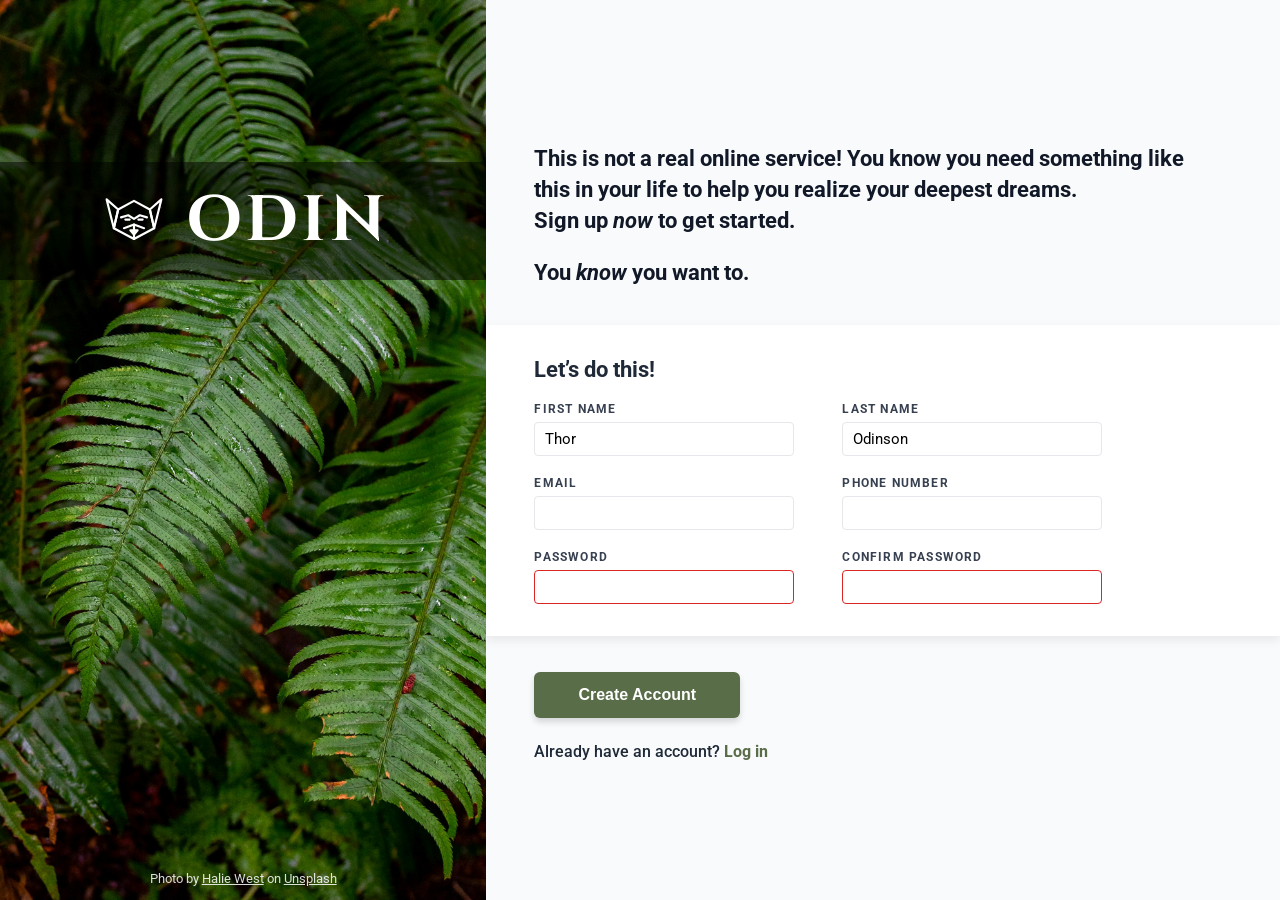
==== odin-sign-up/index.html @ 32f4a499 "odin sign-up page" ====
<!DOCTYPE html>
<html lang="en">
<head>
  <meta charset="UTF-8" />
  <meta name="viewport" content="width=device-width, initial-scale=1.0" />
  <title>Sign-up Form</title>
  <link rel="stylesheet" href="style.css" />
  <link rel="preconnect" href="https://fonts.googleapis.com">
  <link rel="preconnect" href="https://fonts.gstatic.com" crossorigin>
  <link href="https://fonts.googleapis.com/css2?family=Roboto:ital,wght@0,400;0,500;0,700;1,400&display=swap" rel="stylesheet">
</head>
<body>
  <div class="container">
    
    <!-- Left Hero / Sidebar Section -->
    <aside class="sidebar">
      <div class="logo-banner">
        <!-- SVG Odin Viking Logo -->
        <svg class="odin-logo-icon" viewBox="0 0 100 100" fill="none" stroke="white" stroke-width="3" stroke-linecap="round" stroke-linejoin="round">
          <!-- Helmet Horns and Outline -->
          <polygon points="12,20 28,34 22,60 12,20" />
          <polygon points="88,20 72,34 78,60 88,20" />
          <polygon points="28,34 50,22 72,34 78,60 50,75 22,60" />
          <!-- Eye Mask & Details -->
          <polyline points="32,45 42,42 50,47 58,42 68,45" />
          <polyline points="36,60 50,55 64,60" />
          <line x1="50" y1="55" x2="50" y2="75" />
          <polygon points="45,63 55,63 50,69" />
          <line x1="38" y1="48" x2="44" y2="48" />
          <line x1="56" y1="48" x2="62" y2="48" />
        </svg>
        <span class="logo-text">ODIN</span>
      </div>

      <div class="photo-credit">
        Photo by <a href="https://unsplash.com/@haliewestphoto" target="_blank" rel="noopener noreferrer">Halie West</a> on <a href="https://unsplash.com" target="_blank" rel="noopener noreferrer">Unsplash</a>
      </div>
    </aside>

    <!-- Right Form Section -->
    <main class="content-section">
      
      <!-- Top Callout Text -->
      <section class="intro-section">
        <p class="intro-heading">
          This is not a real online service! You know you need something like this in your life to help you realize your deepest dreams.<br />
          Sign up <em>now</em> to get started.
        </p>
        <p class="intro-subtext">You <em>know</em> you want to.</p>
      </section>

      <!-- Main Form Area -->
      <form action="#" method="post" id="signup-form">
        <div class="form-container">
          <h2>Let’s do this!</h2>
          
          <div class="form-grid">
            <div class="form-group">
              <label for="first_name">FIRST NAME</label>
              <input type="text" id="first_name" name="first_name" value="Thor" required />
            </div>

            <div class="form-group">
              <label for="last_name">LAST NAME</label>
              <input type="text" id="last_name" name="last_name" value="Odinson" required />
            </div>

            <div class="form-group">
              <label for="email">EMAIL</label>
              <input type="email" id="email" name="email" required />
            </div>

            <div class="form-group">
              <label for="phone">PHONE NUMBER</label>
              <input type="tel" id="phone" name="phone" />
            </div>

            <div class="form-group">
              <label for="password">PASSWORD</label>
              <input type="password" id="password" name="password" required />
            </div>

            <div class="form-group">
              <label for="confirm_password">CONFIRM PASSWORD</label>
              <input type="password" id="confirm_password" name="confirm_password" required />
            </div>
          </div>
        </div>

        <!-- Submission Section -->
        <div class="action-section">
          <button type="submit" class="submit-btn">Create Account</button>
          <p class="login-prompt">
            Already have an account? <a href="#">Log in</a>
          </p>
        </div>
      </form>

    </main>
  </div>
</body>
</html>
---- odin-sign-up/style.css ----
/* Custom Norse-style runic font fallback / basic reset */
@import url('https://fonts.googleapis.com/css2?family=Cinzel:wght@700&display=swap');

* {
  margin: 0;
  padding: 0;
  box-sizing: border-box;
}

body {
  font-family: 'Roboto', -apple-system, BlinkMacSystemFont, 'Segoe UI', sans-serif;
  color: #111827;
  background-color: #f9fafb;
  min-height: 100vh;
}

.container {
  display: flex;
  min-height: 100vh;
  width: 100%;
}

/* --------------------------------------
   LEFT SIDEBAR / HERO IMAGE
   -------------------------------------- */
.sidebar {
  width: 38%;
  min-width: 320px;
  background-image: url('halie-west-25xggax4bSA-unsplash.jpg');
  background-position: center;
  background-repeat: no-repeat;
  background-size: cover;
  position: relative;
  display: flex;
  flex-direction: column;
  justify-content: space-between;
}

.logo-banner {
  margin-top: 18vh;
  background-color: rgba(0, 0, 0, 0.5);
  display: flex;
  align-items: center;
  justify-content: center;
  gap: 16px;
  padding: 16px 0;
  width: 100%;
}

.odin-logo-icon {
  width: 72px;
  height: 72px;
}

.logo-text {
  font-family: 'Cinzel', serif;
  font-size: 4rem;
  font-weight: 700;
  color: #ffffff;
  letter-spacing: 4px;
}

.photo-credit {
  text-align: center;
  font-size: 0.8rem;
  color: rgba(255, 255, 255, 0.85);
  padding: 14px 10px;
}

.photo-credit a {
  color: inherit;
  text-decoration: underline;
}

/* --------------------------------------
   RIGHT SIDEBAR / CONTENT SECTION
   -------------------------------------- */
.content-section {
  flex: 1;
  display: flex;
  flex-direction: column;
  justify-content: center;
  background-color: #f9fafb;
}

/* Top Intro Text */
.intro-section {
  padding: 40px 48px;
  max-width: 760px;
}

.intro-heading {
  font-size: 1.35rem;
  font-weight: 700;
  line-height: 1.45;
  margin-bottom: 24px;
  color: #111827;
}

.intro-subtext {
  font-size: 1.35rem;
  font-weight: 700;
  color: #111827;
}

/* Middle Form Card */
.form-container {
  background-color: #ffffff;
  padding: 32px 48px;
  box-shadow: 0 4px 10px rgba(0, 0, 0, 0.08);
}

.form-container h2 {
  font-size: 1.35rem;
  font-weight: 700;
  margin-bottom: 20px;
  color: #1f2937;
}

.form-grid {
  display: grid;
  grid-template-columns: repeat(2, minmax(200px, 260px));
  column-gap: 48px;
  row-gap: 20px;
}

.form-group {
  display: flex;
  flex-direction: column;
}

.form-group label {
  font-size: 0.72rem;
  font-weight: 700;
  letter-spacing: 1.2px;
  color: #374151;
  margin-bottom: 6px;
}

.form-group input {
  height: 34px;
  padding: 4px 10px;
  border-radius: 4px;
  border: 1px solid #e5e7eb;
  font-size: 0.95rem;
  font-family: inherit;
  outline: none;
  background-color: #ffffff;
  transition: border-color 0.15s ease, box-shadow 0.15s ease;
}

/* Default Focus State (Blue border + subtle glow) */
.form-group input:focus {
  border-color: #2563eb;
  box-shadow: 0 0 0 2px rgba(37, 99, 235, 0.2);
}

/* Invalid State for Password fields (matching the red outline in design) */
.form-group input[type="password"]:invalid:not(:placeholder-shown),
.form-group input.invalid,
.form-group input[type="password"]:not(:focus):not(:placeholder-shown) {
  border-color: #dc2626;
}

/* --------------------------------------
   BOTTOM BUTTON & LOGIN AREA
   -------------------------------------- */
.action-section {
  padding: 36px 48px;
}

.submit-btn {
  background-color: #596d48;
  color: #ffffff;
  border: none;
  border-radius: 6px;
  padding: 14px 44px;
  font-size: 1rem;
  font-weight: 700;
  cursor: pointer;
  box-shadow: 0 4px 6px rgba(0, 0, 0, 0.15);
  transition: background-color 0.2s ease, transform 0.1s ease;
}

.submit-btn:hover {
  background-color: #4b5d3c;
}

.submit-btn:active {
  transform: scale(0.98);
}

.login-prompt {
  margin-top: 24px;
  font-size: 1rem;
  font-weight: 500;
  color: #1f2937;
}

.login-prompt a {
  color: #596d48;
  text-decoration: none;
  font-weight: 700;
}

.login-prompt a:hover {
  text-decoration: underline;
}
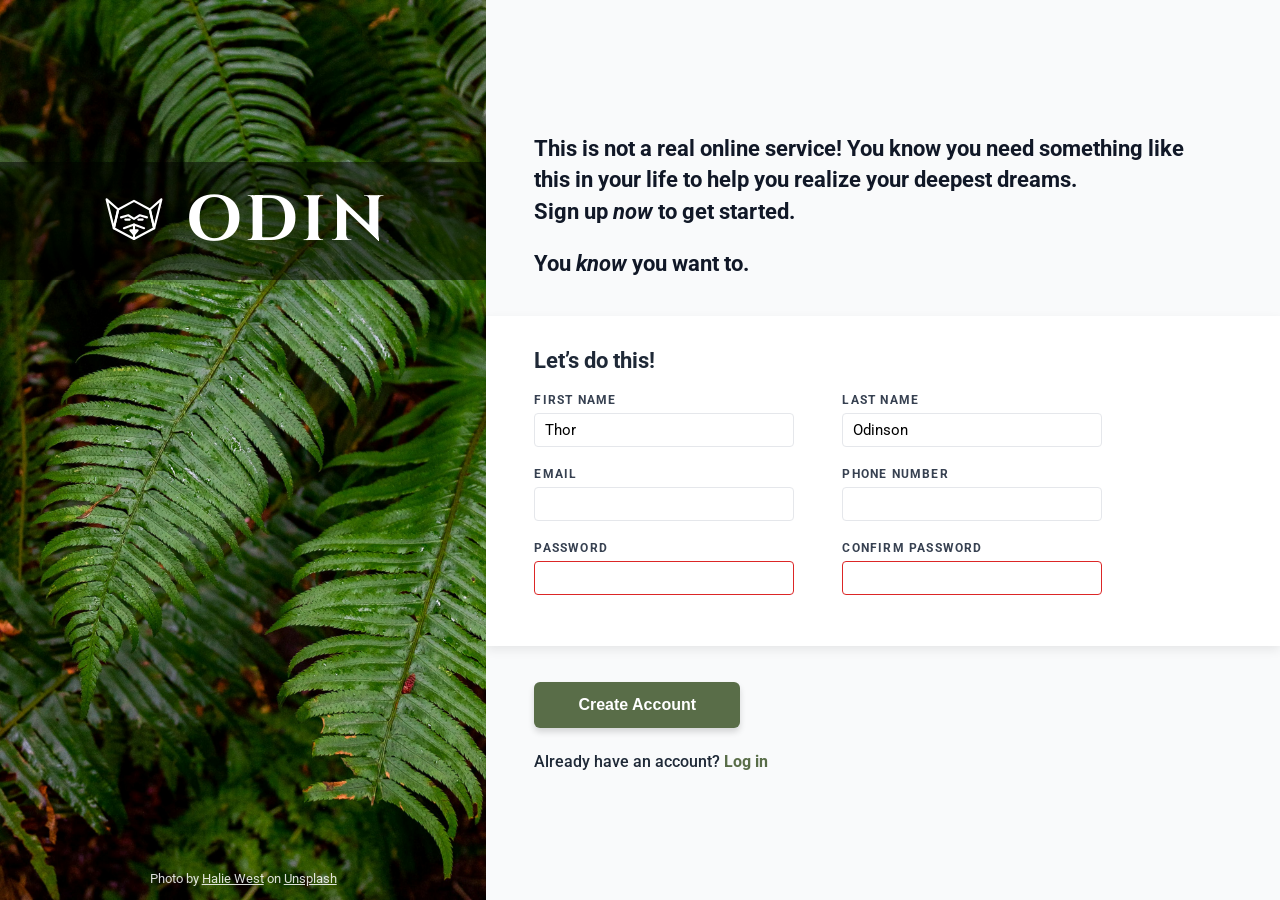
==== commit 6beb9f10: "odin sign-up page - add same pwd validation" ====
--- a/odin-sign-up/index.html
+++ b/odin-sign-up/index.html
@@ -78,6 +78,7 @@
             <div class="form-group">
               <label for="password">PASSWORD</label>
               <input type="password" id="password" name="password" required />
+              <span class="error-msg" id="password-error">* Passwords do not match</span>
             </div>
 
             <div class="form-group">
@@ -98,5 +99,6 @@
 
     </main>
   </div>
+  <script src="script.js"></script>
 </body>
 </html>
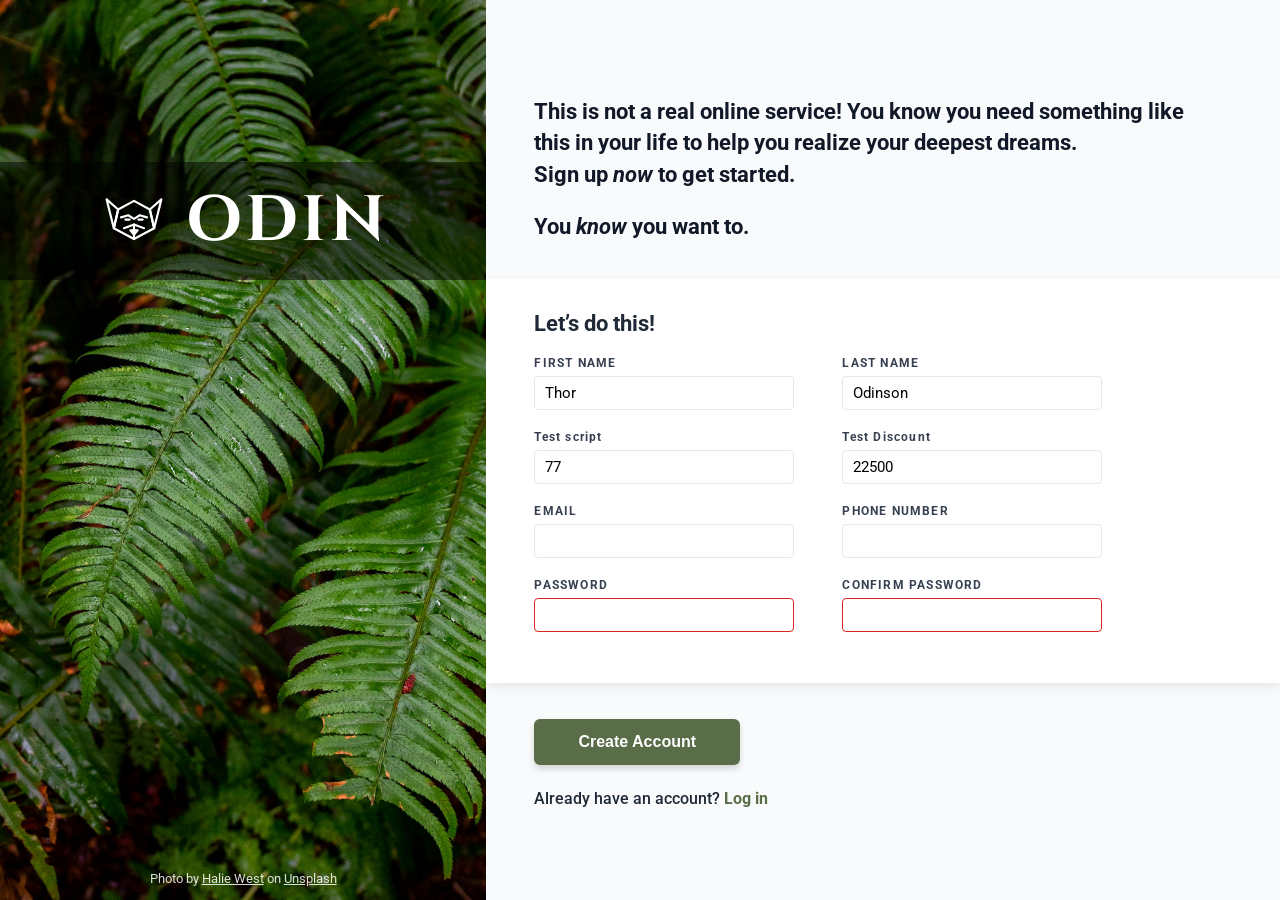
==== commit 014d80a7: "odin library" ====
--- a/odin-sign-up/index.html
+++ b/odin-sign-up/index.html
@@ -66,6 +66,16 @@
             </div>
 
             <div class="form-group">
+                <label for="test_txt">Test script</label>
+                <input type="text" id="test_txt" name="test_txt" value=""/>
+            </div>
+
+            <div class="form-group">
+                <label for="test_disc">Test Discount</label>
+                <input type="text" id="test_disc" name="test_disc" value=""/>
+            </div>
+
+            <div class="form-group">
               <label for="email">EMAIL</label>
               <input type="email" id="email" name="email" required />
             </div>
